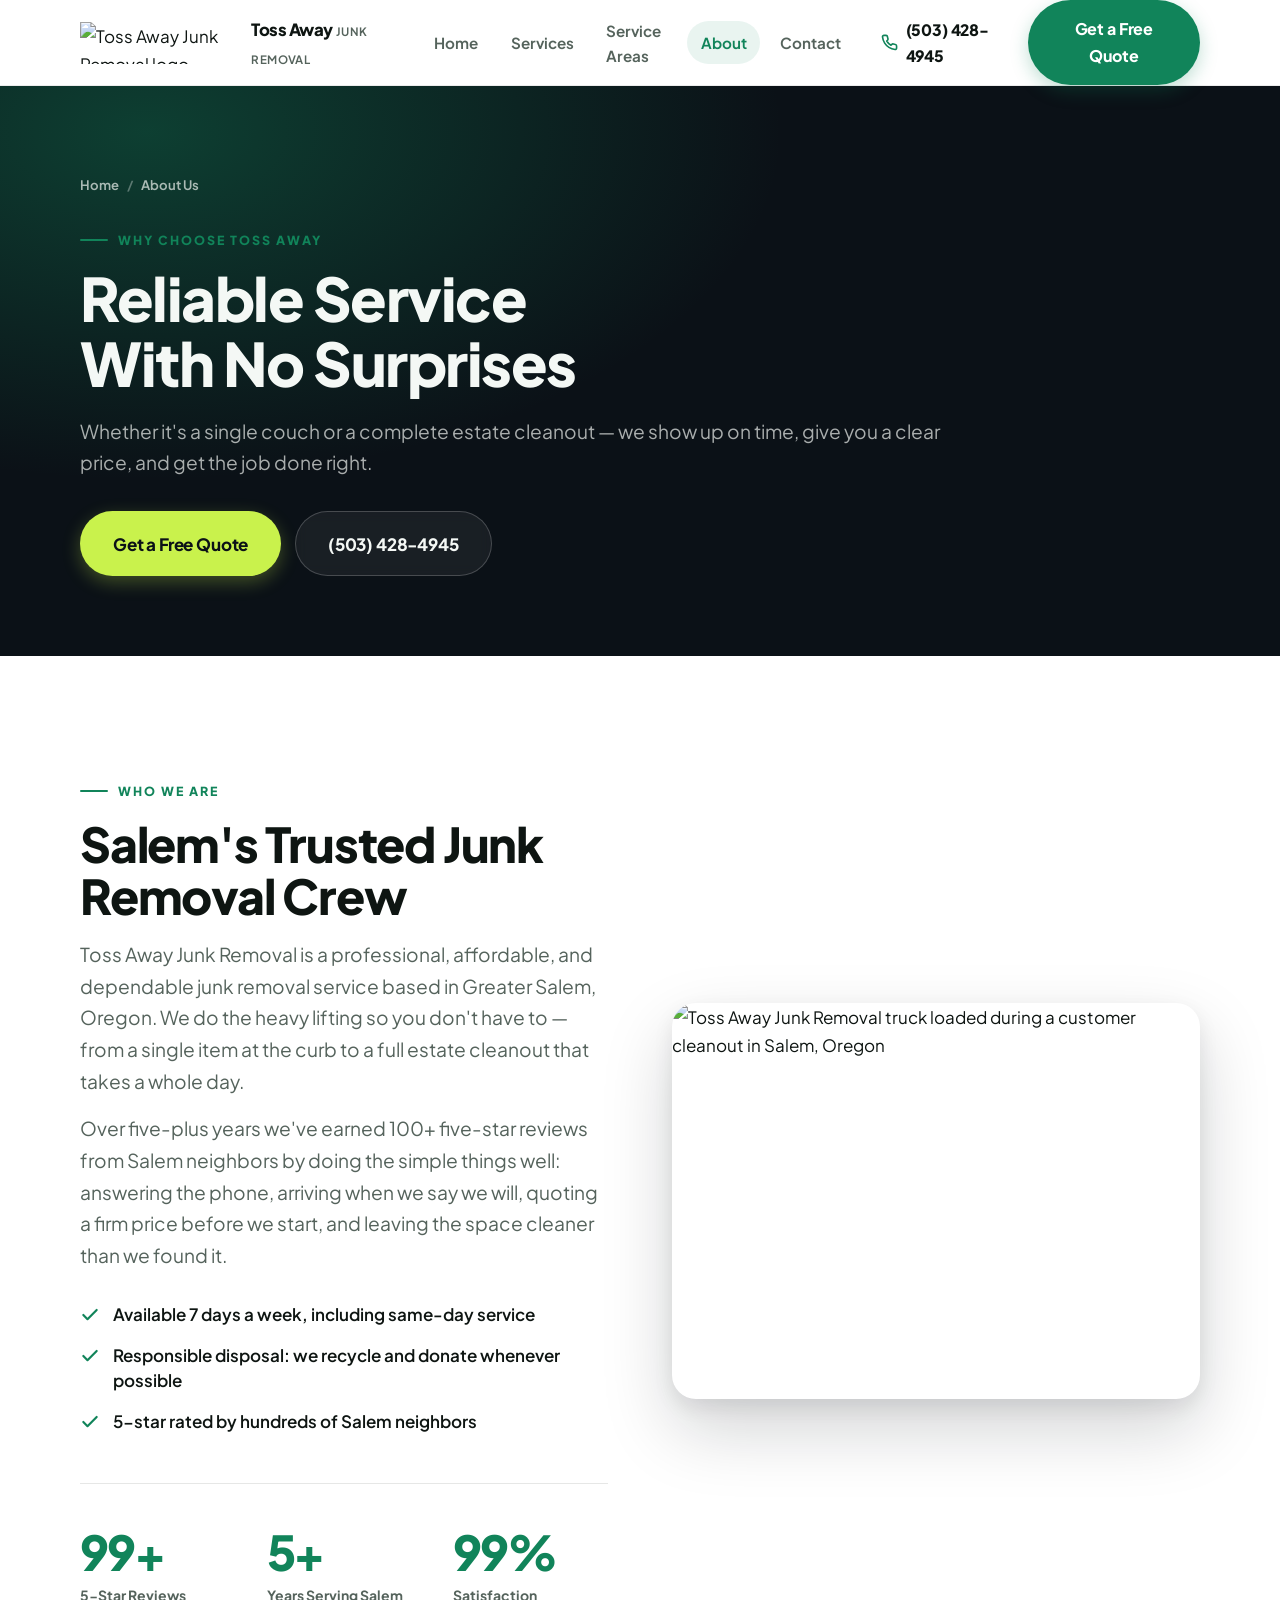
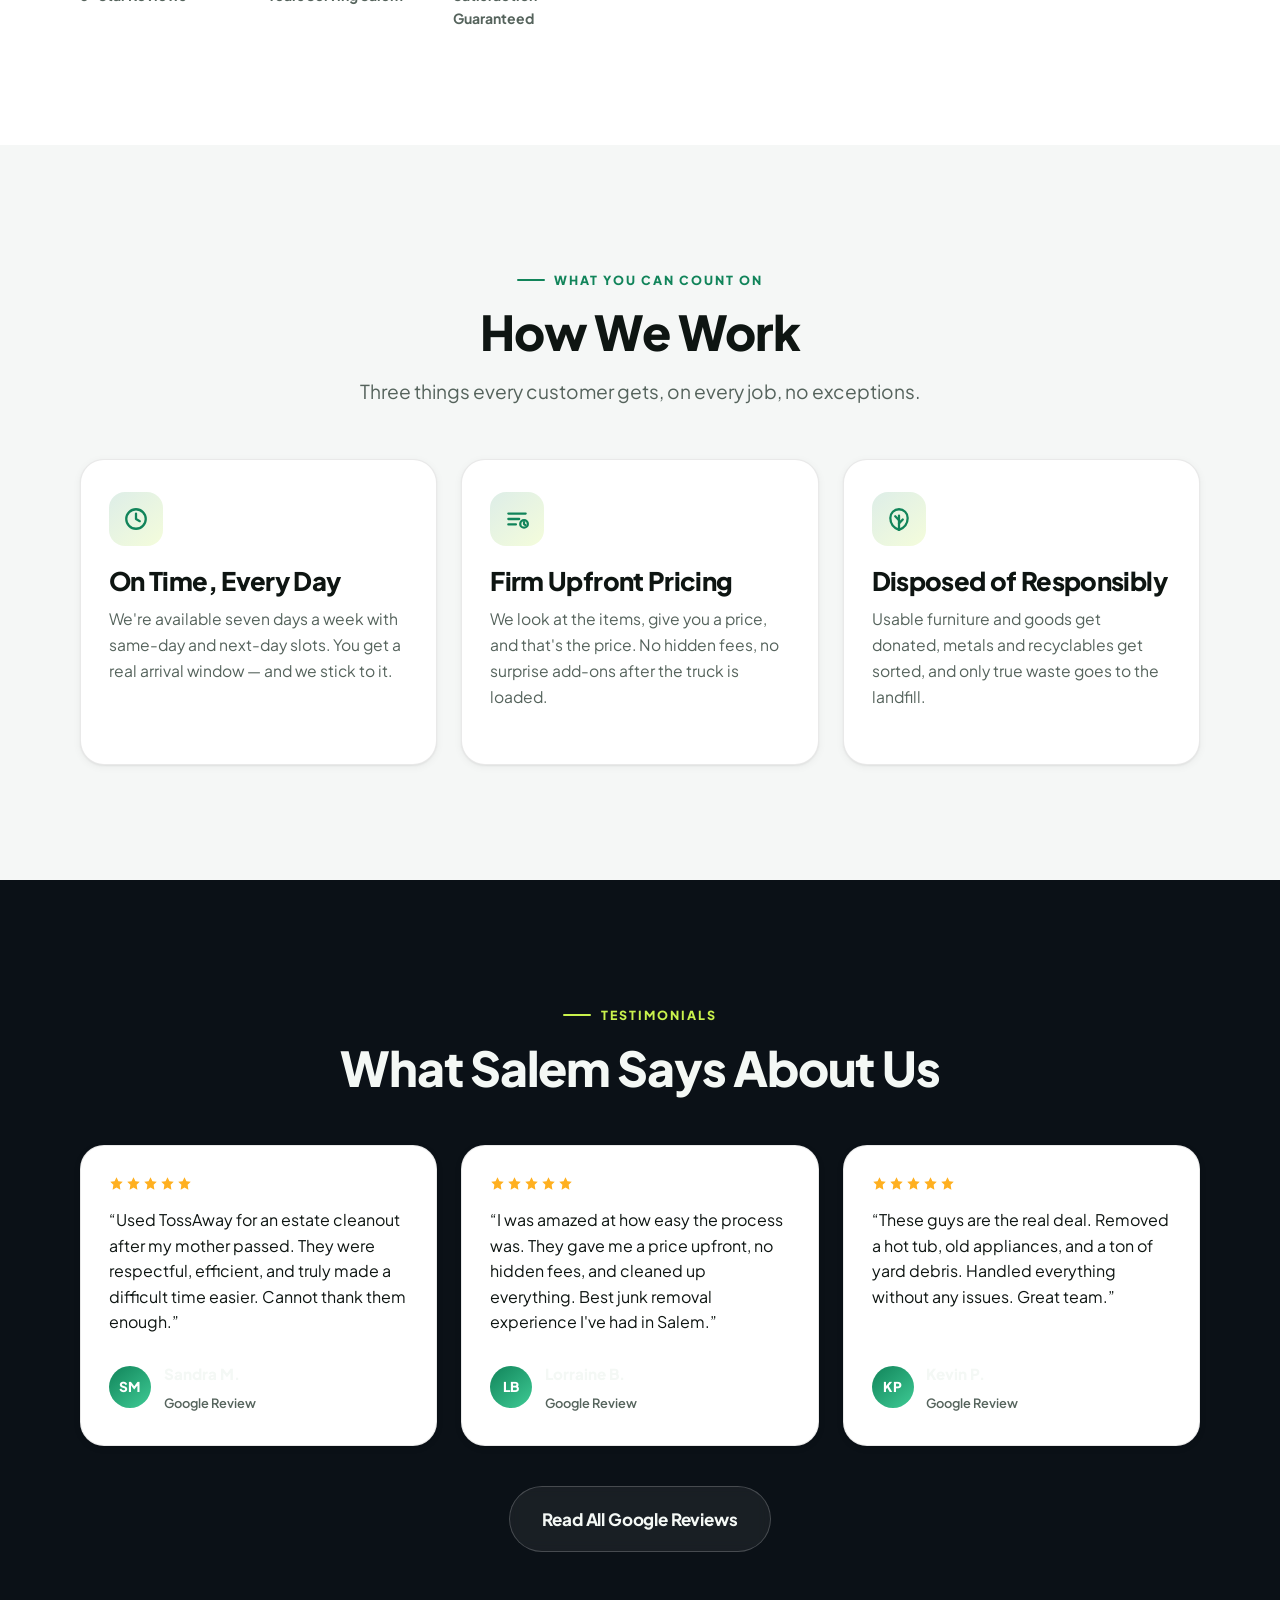
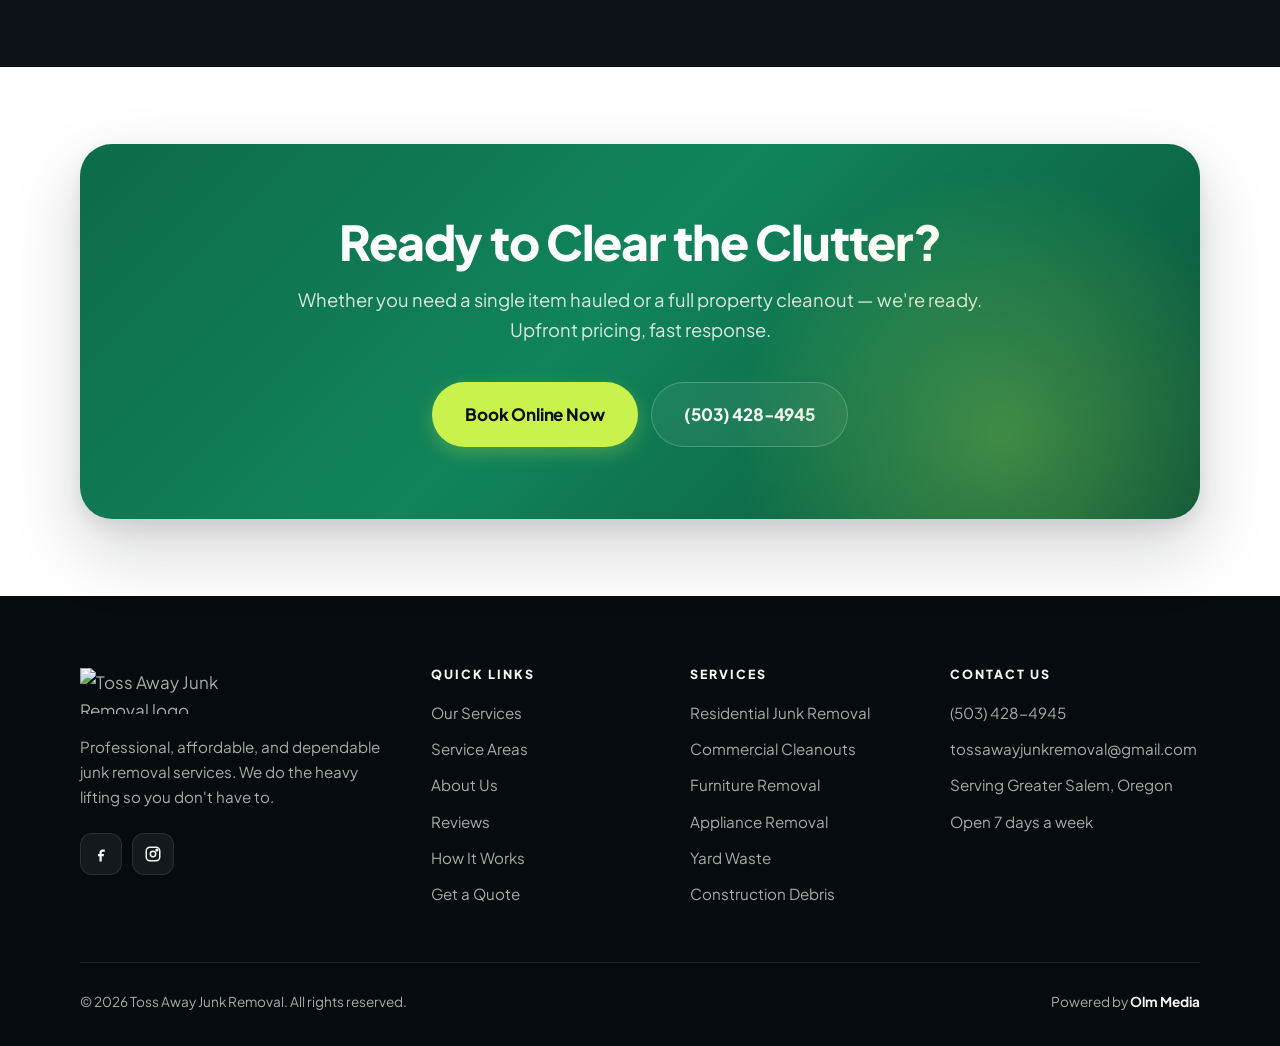
==== about.html @ e8cbfeab "feat: website redesign" ====
<!DOCTYPE html>
<html lang="en">
<head>
<meta charset="utf-8">
<meta name="viewport" content="width=device-width, initial-scale=1">
<title>About Us | Toss Away Junk Removal — Salem, Oregon</title>
<meta name="description" content="Toss Away Junk Removal has served Greater Salem for 5+ years with 100+ five-star reviews. Licensed, insured, eco-friendly junk hauling with upfront pricing and no surprises.">
<meta name="theme-color" content="#0B1117">
<link rel="canonical" href="https://www.tossawayjunkremoval.com/about">

<meta property="og:type" content="website">
<meta property="og:site_name" content="Toss Away Junk Removal">
<meta property="og:title" content="About Toss Away Junk Removal | Salem, Oregon">
<meta property="og:description" content="Reliable service with no surprises — we show up on time, give you a clear price, and get the job done right.">
<meta property="og:image" content="https://www.tossawayjunkremoval.com/assets/2025-12-19_1775761237061--GRDD5so.webp">
<meta name="twitter:card" content="summary_large_image">

<link rel="icon" href="assets/favicon.svg" type="image/svg+xml">
<link rel="apple-touch-icon" href="https://www.tossawayjunkremoval.com/assets/image_1776176278911-GPfalJ8P.png">

<link rel="preconnect" href="https://fonts.googleapis.com">
<link rel="preconnect" href="https://fonts.gstatic.com" crossorigin>
<link href="https://fonts.googleapis.com/css2?family=Plus+Jakarta+Sans:wght@400;500;600;700;800&display=swap" rel="stylesheet">
<link rel="stylesheet" href="assets/css/styles.css">
</head>
<body class="has-callbar">
<a class="skip-link" href="#main">Skip to main content</a>

<header class="site-header">
  <div class="container header-inner">
    <a class="brand" href="index.html" aria-label="Toss Away Junk Removal — home">
      <img src="https://www.tossawayjunkremoval.com/assets/image_1776176278911-GPfalJ8P.png" alt="Toss Away Junk Removal logo" width="160" height="42">
      <span class="brand-text">
        <span class="brand-name">Toss Away</span>
        <span class="brand-sub">Junk Removal</span>
      </span>
    </a>

    <nav class="nav" aria-label="Main navigation">
      <ul>
        <li><a href="index.html">Home</a></li>
        <li><a href="services.html">Services</a></li>
        <li><a href="service-areas.html">Service Areas</a></li>
        <li><a href="about.html" aria-current="page">About</a></li>
        <li><a href="contact.html">Contact</a></li>
      </ul>
    </nav>

    <div class="header-cta">
      <a class="header-phone" href="tel:5034284945">
        <svg width="17" height="17" viewBox="0 0 24 24" fill="none" stroke="currentColor" stroke-width="2.3" stroke-linecap="round" stroke-linejoin="round" aria-hidden="true"><path d="M22 16.92v3a2 2 0 0 1-2.18 2 19.79 19.79 0 0 1-8.63-3.07 19.5 19.5 0 0 1-6-6A19.79 19.79 0 0 1 2.12 4.18 2 2 0 0 1 4.11 2h3a2 2 0 0 1 2 1.72c.13.96.36 1.9.7 2.81a2 2 0 0 1-.45 2.11L8.09 9.91a16 16 0 0 0 6 6l1.27-1.27a2 2 0 0 1 2.11-.45c.9.34 1.85.57 2.81.7A2 2 0 0 1 22 16.92Z"/></svg>
        (503) 428-4945
      </a>
      <a class="btn" href="contact.html">Get a Free Quote</a>
    </div>

    <button class="nav-toggle" type="button" aria-expanded="false" aria-controls="mobile-nav" aria-label="Toggle navigation menu"><span></span></button>
  </div>

  <div class="mobile-nav" id="mobile-nav">
    <ul>
      <li><a href="index.html">Home</a></li>
      <li><a href="services.html">Services</a></li>
      <li><a href="service-areas.html">Service Areas</a></li>
      <li><a href="about.html" aria-current="page">About Us</a></li>
      <li><a href="contact.html">Contact</a></li>
    </ul>
    <div class="btn-row">
      <a class="btn btn--lg" href="contact.html">Get a Free Quote</a>
      <a class="btn btn--ghost btn--lg" href="tel:5034284945">Call (503) 428-4945</a>
    </div>
  </div>
</header>

<main id="main">

  <section class="page-hero">
    <div class="container">
      <nav class="breadcrumb" aria-label="Breadcrumb">
        <a href="index.html">Home</a>
        <span aria-hidden="true">/</span>
        <span>About Us</span>
      </nav>
      <span class="eyebrow">Why choose Toss Away</span>
      <h1 class="h1">Reliable Service<br>With No Surprises</h1>
      <p class="lede">Whether it's a single couch or a complete estate cleanout — we show up on time, give you a clear price, and get the job done right.</p>
      <div class="btn-row" style="margin-top:2rem;">
        <a class="btn btn--lime btn--lg" href="contact.html">Get a Free Quote</a>
        <a class="btn btn--ghost-invert btn--lg" href="tel:5034284945">(503) 428-4945</a>
      </div>
    </div>
  </section>

  <section class="section">
    <div class="container">
      <div class="split">
        <div class="reveal">
          <span class="eyebrow">Who we are</span>
          <h2 class="h2">Salem's Trusted Junk Removal Crew</h2>
          <p class="lede" style="margin-top:1.1rem;">Toss Away Junk Removal is a professional, affordable, and dependable junk removal service based in Greater Salem, Oregon. We do the heavy lifting so you don't have to — from a single item at the curb to a full estate cleanout that takes a whole day.</p>
          <p class="lede" style="margin-top:1rem;">Over five-plus years we've earned 100+ five-star reviews from Salem neighbors by doing the simple things well: answering the phone, arriving when we say we will, quoting a firm price before we start, and leaving the space cleaner than we found it.</p>

          <ul class="check-list">
            <li>
              <svg width="20" height="20" viewBox="0 0 24 24" fill="none" stroke="currentColor" stroke-width="2.6" stroke-linecap="round" stroke-linejoin="round" aria-hidden="true"><path d="M20 6 9 17l-5-5"/></svg>
              Available 7 days a week, including same-day service
            </li>
            <li>
              <svg width="20" height="20" viewBox="0 0 24 24" fill="none" stroke="currentColor" stroke-width="2.6" stroke-linecap="round" stroke-linejoin="round" aria-hidden="true"><path d="M20 6 9 17l-5-5"/></svg>
              Responsible disposal: we recycle and donate whenever possible
            </li>
            <li>
              <svg width="20" height="20" viewBox="0 0 24 24" fill="none" stroke="currentColor" stroke-width="2.6" stroke-linecap="round" stroke-linejoin="round" aria-hidden="true"><path d="M20 6 9 17l-5-5"/></svg>
              5-star rated by hundreds of Salem neighbors
            </li>
          </ul>

          <div class="stats">
            <div>
              <div class="stat-num"><span data-count="100" data-suffix="+">100+</span></div>
              <div class="stat-label">5-Star Reviews</div>
            </div>
            <div>
              <div class="stat-num"><span data-count="5" data-suffix="+">5+</span></div>
              <div class="stat-label">Years Serving Salem</div>
            </div>
            <div>
              <div class="stat-num"><span data-count="100" data-suffix="%">100%</span></div>
              <div class="stat-label">Satisfaction Guaranteed</div>
            </div>
          </div>
        </div>

        <div class="split-media reveal">
          <img src="https://www.tossawayjunkremoval.com/assets/2025-12-19_1775761237061--GRDD5so.webp"
               alt="Toss Away Junk Removal truck loaded during a customer cleanout in Salem, Oregon"
               width="1200" height="900" loading="lazy">
        </div>
      </div>
    </div>
  </section>

  <!-- VALUES -->
  <section class="section section--muted">
    <div class="container">
      <div class="section-head section-head--center reveal">
        <span class="eyebrow">What you can count on</span>
        <h2 class="h2">How We Work</h2>
        <p class="lede">Three things every customer gets, on every job, no exceptions.</p>
      </div>

      <div class="card-grid card-grid--3">
        <article class="service-card reveal">
          <span class="service-icon" aria-hidden="true">
            <svg width="26" height="26" viewBox="0 0 24 24" fill="none" stroke="currentColor" stroke-width="2.1" stroke-linecap="round" stroke-linejoin="round"><circle cx="12" cy="12" r="9"/><path d="M12 7v5l3.5 2"/></svg>
          </span>
          <h3 class="h3">On Time, Every Day</h3>
          <p>We're available seven days a week with same-day and next-day slots. You get a real arrival window — and we stick to it.</p>
        </article>

        <article class="service-card reveal">
          <span class="service-icon" aria-hidden="true">
            <svg width="26" height="26" viewBox="0 0 24 24" fill="none" stroke="currentColor" stroke-width="2.1" stroke-linecap="round" stroke-linejoin="round"><path d="M4 7h16M4 12h10M4 17h7"/><circle cx="18.5" cy="16.5" r="3.5"/><path d="M18.5 14.9v1.8l1.3.9"/></svg>
          </span>
          <h3 class="h3">Firm Upfront Pricing</h3>
          <p>We look at the items, give you a price, and that's the price. No hidden fees, no surprise add-ons after the truck is loaded.</p>
        </article>

        <article class="service-card reveal">
          <span class="service-icon" aria-hidden="true">
            <svg width="26" height="26" viewBox="0 0 24 24" fill="none" stroke="currentColor" stroke-width="2.1" stroke-linecap="round" stroke-linejoin="round"><path d="M12 22c5-2 8-6 8-11a8 8 0 1 0-16 0c0 5 3 9 8 11Z"/><path d="M12 22V9"/><path d="M12 13 8.5 9.5M12 16l3.5-3.5"/></svg>
          </span>
          <h3 class="h3">Disposed of Responsibly</h3>
          <p>Usable furniture and goods get donated, metals and recyclables get sorted, and only true waste goes to the landfill.</p>
        </article>
      </div>
    </div>
  </section>

  <!-- REVIEW HIGHLIGHT -->
  <section class="section section--dark">
    <div class="container">
      <div class="section-head section-head--center reveal">
        <span class="eyebrow">Testimonials</span>
        <h2 class="h2">What Salem Says About Us</h2>
      </div>

      <div class="review-grid">
        <article class="review reveal">
          <span class="stars" aria-label="5 out of 5 stars">
            <svg viewBox="0 0 24 24" fill="currentColor" aria-hidden="true"><path d="m12 2 3.09 6.26L22 9.27l-5 4.87L18.18 22 12 18.56 5.82 22 7 14.14l-5-4.87 6.91-1.01L12 2Z"/></svg>
            <svg viewBox="0 0 24 24" fill="currentColor" aria-hidden="true"><path d="m12 2 3.09 6.26L22 9.27l-5 4.87L18.18 22 12 18.56 5.82 22 7 14.14l-5-4.87 6.91-1.01L12 2Z"/></svg>
            <svg viewBox="0 0 24 24" fill="currentColor" aria-hidden="true"><path d="m12 2 3.09 6.26L22 9.27l-5 4.87L18.18 22 12 18.56 5.82 22 7 14.14l-5-4.87 6.91-1.01L12 2Z"/></svg>
            <svg viewBox="0 0 24 24" fill="currentColor" aria-hidden="true"><path d="m12 2 3.09 6.26L22 9.27l-5 4.87L18.18 22 12 18.56 5.82 22 7 14.14l-5-4.87 6.91-1.01L12 2Z"/></svg>
            <svg viewBox="0 0 24 24" fill="currentColor" aria-hidden="true"><path d="m12 2 3.09 6.26L22 9.27l-5 4.87L18.18 22 12 18.56 5.82 22 7 14.14l-5-4.87 6.91-1.01L12 2Z"/></svg>
          </span>
          <blockquote>“Used TossAway for an estate cleanout after my mother passed. They were respectful, efficient, and truly made a difficult time easier. Cannot thank them enough.”</blockquote>
          <div class="review-author">
            <span class="avatar" aria-hidden="true">SM</span>
            <span>
              <span class="review-name">Sandra M.</span><br>
              <span class="review-src">Google Review</span>
            </span>
          </div>
        </article>

        <article class="review reveal">
          <span class="stars" aria-label="5 out of 5 stars">
            <svg viewBox="0 0 24 24" fill="currentColor" aria-hidden="true"><path d="m12 2 3.09 6.26L22 9.27l-5 4.87L18.18 22 12 18.56 5.82 22 7 14.14l-5-4.87 6.91-1.01L12 2Z"/></svg>
            <svg viewBox="0 0 24 24" fill="currentColor" aria-hidden="true"><path d="m12 2 3.09 6.26L22 9.27l-5 4.87L18.18 22 12 18.56 5.82 22 7 14.14l-5-4.87 6.91-1.01L12 2Z"/></svg>
            <svg viewBox="0 0 24 24" fill="currentColor" aria-hidden="true"><path d="m12 2 3.09 6.26L22 9.27l-5 4.87L18.18 22 12 18.56 5.82 22 7 14.14l-5-4.87 6.91-1.01L12 2Z"/></svg>
            <svg viewBox="0 0 24 24" fill="currentColor" aria-hidden="true"><path d="m12 2 3.09 6.26L22 9.27l-5 4.87L18.18 22 12 18.56 5.82 22 7 14.14l-5-4.87 6.91-1.01L12 2Z"/></svg>
            <svg viewBox="0 0 24 24" fill="currentColor" aria-hidden="true"><path d="m12 2 3.09 6.26L22 9.27l-5 4.87L18.18 22 12 18.56 5.82 22 7 14.14l-5-4.87 6.91-1.01L12 2Z"/></svg>
          </span>
          <blockquote>“I was amazed at how easy the process was. They gave me a price upfront, no hidden fees, and cleaned up everything. Best junk removal experience I've had in Salem.”</blockquote>
          <div class="review-author">
            <span class="avatar" aria-hidden="true">LB</span>
            <span>
              <span class="review-name">Lorraine B.</span><br>
              <span class="review-src">Google Review</span>
            </span>
          </div>
        </article>

        <article class="review reveal">
          <span class="stars" aria-label="5 out of 5 stars">
            <svg viewBox="0 0 24 24" fill="currentColor" aria-hidden="true"><path d="m12 2 3.09 6.26L22 9.27l-5 4.87L18.18 22 12 18.56 5.82 22 7 14.14l-5-4.87 6.91-1.01L12 2Z"/></svg>
            <svg viewBox="0 0 24 24" fill="currentColor" aria-hidden="true"><path d="m12 2 3.09 6.26L22 9.27l-5 4.87L18.18 22 12 18.56 5.82 22 7 14.14l-5-4.87 6.91-1.01L12 2Z"/></svg>
            <svg viewBox="0 0 24 24" fill="currentColor" aria-hidden="true"><path d="m12 2 3.09 6.26L22 9.27l-5 4.87L18.18 22 12 18.56 5.82 22 7 14.14l-5-4.87 6.91-1.01L12 2Z"/></svg>
            <svg viewBox="0 0 24 24" fill="currentColor" aria-hidden="true"><path d="m12 2 3.09 6.26L22 9.27l-5 4.87L18.18 22 12 18.56 5.82 22 7 14.14l-5-4.87 6.91-1.01L12 2Z"/></svg>
            <svg viewBox="0 0 24 24" fill="currentColor" aria-hidden="true"><path d="m12 2 3.09 6.26L22 9.27l-5 4.87L18.18 22 12 18.56 5.82 22 7 14.14l-5-4.87 6.91-1.01L12 2Z"/></svg>
          </span>
          <blockquote>“These guys are the real deal. Removed a hot tub, old appliances, and a ton of yard debris. Handled everything without any issues. Great team.”</blockquote>
          <div class="review-author">
            <span class="avatar" aria-hidden="true">KP</span>
            <span>
              <span class="review-name">Kevin P.</span><br>
              <span class="review-src">Google Review</span>
            </span>
          </div>
        </article>
      </div>

      <div class="btn-row reveal" style="margin-top:2.5rem; justify-content:center;">
        <a class="btn btn--ghost-invert btn--lg" href="https://share.google/hp95d3dO6PuOJcBUz" target="_blank" rel="noopener">Read All Google Reviews</a>
      </div>
    </div>
  </section>

  <section class="section section--tight">
    <div class="container">
      <div class="cta-band reveal">
        <h2 class="h2">Ready to Clear the Clutter?</h2>
        <p>Whether you need a single item hauled or a full property cleanout — we're ready. Upfront pricing, fast response.</p>
        <div class="btn-row">
          <a class="btn btn--lime btn--lg" href="contact.html">Book Online Now</a>
          <a class="btn btn--ghost-invert btn--lg" href="tel:5034284945">(503) 428-4945</a>
        </div>
      </div>
    </div>
  </section>

</main>

<footer class="site-footer">
  <div class="container">
    <div class="footer-grid">
      <div class="footer-brand">
        <img src="https://www.tossawayjunkremoval.com/assets/image_1776176278911-GPfalJ8P.png" alt="Toss Away Junk Removal logo" width="170" height="46" loading="lazy">
        <p class="footer-about">Professional, affordable, and dependable junk removal services. We do the heavy lifting so you don't have to.</p>
        <div class="footer-social">
          <a href="https://www.facebook.com/TossAwayJunkRemoval/" target="_blank" rel="noopener" aria-label="Toss Away Junk Removal on Facebook">
            <svg width="18" height="18" viewBox="0 0 24 24" fill="currentColor" aria-hidden="true"><path d="M14 9h3V6h-3c-2.2 0-4 1.8-4 4v2H8v3h2v7h3v-7h2.5l.5-3H13v-2c0-.6.4-1 1-1Z"/></svg>
          </a>
          <a href="https://www.instagram.com/tossawayjunkremoval/" target="_blank" rel="noopener" aria-label="Toss Away Junk Removal on Instagram">
            <svg width="18" height="18" viewBox="0 0 24 24" fill="none" stroke="currentColor" stroke-width="2" stroke-linecap="round" aria-hidden="true"><rect x="3" y="3" width="18" height="18" rx="5"/><circle cx="12" cy="12" r="3.6"/><circle cx="17.2" cy="6.8" r="1.1" fill="currentColor"/></svg>
          </a>
        </div>
      </div>

      <div class="footer-col">
        <h3>Quick Links</h3>
        <ul>
          <li><a href="services.html">Our Services</a></li>
          <li><a href="service-areas.html">Service Areas</a></li>
          <li><a href="about.html">About Us</a></li>
          <li><a href="index.html#reviews">Reviews</a></li>
          <li><a href="index.html#how-it-works">How It Works</a></li>
          <li><a href="contact.html">Get a Quote</a></li>
        </ul>
      </div>

      <div class="footer-col">
        <h3>Services</h3>
        <ul>
          <li><a href="services.html#residential">Residential Junk Removal</a></li>
          <li><a href="services.html#commercial">Commercial Cleanouts</a></li>
          <li><a href="services.html#furniture">Furniture Removal</a></li>
          <li><a href="services.html#appliance">Appliance Removal</a></li>
          <li><a href="services.html#yard">Yard Waste</a></li>
          <li><a href="services.html#construction">Construction Debris</a></li>
        </ul>
      </div>

      <div class="footer-col">
        <h3>Contact Us</h3>
        <ul>
          <li><a href="tel:5034284945">(503) 428-4945</a></li>
          <li><a href="mailto:tossawayjunkremoval@gmail.com">tossawayjunkremoval@gmail.com</a></li>
          <li class="plain">Serving Greater Salem, Oregon</li>
          <li class="plain">Open 7 days a week</li>
        </ul>
      </div>
    </div>

    <div class="footer-bottom">
      <p>&copy; <span data-year>2026</span> Toss Away Junk Removal. All rights reserved.</p>
      <p>Powered by <a href="https://www.olm.media" target="_blank" rel="noopener">Olm Media</a></p>
    </div>
  </div>
</footer>

<div class="callbar">
  <a class="btn btn--ink" href="tel:5034284945">Call Now</a>
  <a class="btn" href="contact.html">Free Quote</a>
</div>

<script src="assets/js/main.js" defer></script>
</body>
</html>
---- assets/css/styles.css ----
/* ==========================================================================
   Toss Away Junk Removal — Design System
   Salem, Oregon · vanilla CSS
   ========================================================================== */

/* ---------- Tokens ---------- */
:root {
  /* Brand */
  --ink:            #0B1117;
  --ink-2:          #111A22;
  --ink-3:          #18242E;
  --line:           rgba(255, 255, 255, 0.10);
  --line-strong:    rgba(255, 255, 255, 0.20);

  --paper:          #FFFFFF;
  --paper-2:        #F5F7F6;
  --paper-3:        #EBEFEC;

  --green:          #11845A;
  --green-600:      #0D6B49;
  --green-300:      #3FCB95;
  --lime:           #C9F24C;
  --lime-dark:      #A9D62F;

  --text:           #0E1512;
  --text-muted:     #55635C;
  --text-invert:    #F4F8F5;
  --text-invert-mut:rgba(244, 248, 245, 0.68);

  --star:           #FFB020;

  /* Type */
  --font-sans: "Plus Jakarta Sans", "Inter", -apple-system, BlinkMacSystemFont,
               "Segoe UI", Roboto, Helvetica, Arial, sans-serif;

  /* Space & shape */
  --radius-sm: 10px;
  --radius:    16px;
  --radius-lg: 24px;
  --radius-xl: 32px;
  --pill:      999px;

  --shadow-sm: 0 1px 2px rgba(11, 17, 23, 0.06), 0 2px 8px rgba(11, 17, 23, 0.05);
  --shadow:    0 10px 30px rgba(11, 17, 23, 0.10), 0 2px 8px rgba(11, 17, 23, 0.06);
  --shadow-lg: 0 30px 70px rgba(11, 17, 23, 0.18), 0 8px 20px rgba(11, 17, 23, 0.08);

  --container: 1200px;
  --gutter: clamp(1.25rem, 4vw, 2.5rem);

  --header-h: 76px;

  --ease: cubic-bezier(0.22, 0.61, 0.36, 1);
}

/* ---------- Reset ---------- */
*, *::before, *::after { box-sizing: border-box; }

html {
  -webkit-text-size-adjust: 100%;
  scroll-behavior: smooth;
  scroll-padding-top: calc(var(--header-h) + 16px);
}

body {
  margin: 0;
  font-family: var(--font-sans);
  font-size: 1.0625rem;
  line-height: 1.65;
  color: var(--text);
  background: var(--paper);
  -webkit-font-smoothing: antialiased;
  -moz-osx-font-smoothing: grayscale;
  overflow-x: hidden;
}

img, svg, video { display: block; max-width: 100%; height: auto; }
button, input, select, textarea { font: inherit; color: inherit; }
a { color: inherit; text-decoration: none; }
ul, ol { margin: 0; padding: 0; list-style: none; }

h1, h2, h3, h4 {
  margin: 0;
  font-weight: 800;
  line-height: 1.08;
  letter-spacing: -0.025em;
  color: var(--text);
}
p { margin: 0; }

:focus-visible {
  outline: 3px solid var(--green-300);
  outline-offset: 3px;
  border-radius: 4px;
}

@media (prefers-reduced-motion: reduce) {
  html { scroll-behavior: auto; }
  *, *::before, *::after {
    animation-duration: 0.001ms !important;
    transition-duration: 0.001ms !important;
  }
}

/* ---------- Layout helpers ---------- */
.container {
  width: 100%;
  max-width: var(--container);
  margin-inline: auto;
  padding-inline: var(--gutter);
}
.container--narrow { max-width: 860px; }

.section { padding-block: clamp(4rem, 9vw, 7.5rem); }
.section--tight { padding-block: clamp(3rem, 6vw, 5rem); }
.section--dark { background: var(--ink); color: var(--text-invert); }
.section--dark h1, .section--dark h2, .section--dark h3, .section--dark h4 { color: var(--text-invert); }
.section--muted { background: var(--paper-2); }

.skip-link {
  position: absolute;
  left: 50%;
  top: 0;
  transform: translate(-50%, -140%);
  z-index: 200;
  background: var(--ink);
  color: var(--text-invert);
  padding: 0.75rem 1.25rem;
  border-radius: 0 0 var(--radius-sm) var(--radius-sm);
  font-weight: 700;
  transition: transform 0.2s var(--ease);
}
.skip-link:focus { transform: translate(-50%, 0); }

/* ---------- Eyebrow / headings ---------- */
.eyebrow {
  display: inline-flex;
  align-items: center;
  gap: 0.6rem;
  font-size: 0.78rem;
  font-weight: 800;
  letter-spacing: 0.16em;
  text-transform: uppercase;
  color: var(--green);
  margin-bottom: 1rem;
}
.eyebrow::before {
  content: "";
  width: 28px;
  height: 2px;
  background: currentColor;
  border-radius: 2px;
}
.section--dark .eyebrow { color: var(--lime); }

.h-display { font-size: clamp(2.75rem, 7.2vw, 5rem); }
.h1 { font-size: clamp(2.25rem, 5.4vw, 3.75rem); }
.h2 { font-size: clamp(1.9rem, 4.2vw, 3rem); }
.h3 { font-size: clamp(1.25rem, 2.2vw, 1.6rem); }

.lede {
  font-size: clamp(1.0625rem, 1.5vw, 1.25rem);
  color: var(--text-muted);
  max-width: 62ch;
}
.section--dark .lede { color: var(--text-invert-mut); }

.section-head { max-width: 720px; margin-bottom: clamp(2.25rem, 4vw, 3.5rem); }
.section-head--center { margin-inline: auto; text-align: center; }
.section-head--center .eyebrow { justify-content: center; }
.section-head--center .lede { margin-inline: auto; }
.section-head .lede { margin-top: 1.1rem; }

/* ---------- Buttons ---------- */
.btn {
  --btn-bg: var(--green);
  --btn-fg: #fff;
  display: inline-flex;
  align-items: center;
  justify-content: center;
  gap: 0.6rem;
  padding: 0.95rem 1.65rem;
  border: 1px solid transparent;
  border-radius: var(--pill);
  background: var(--btn-bg);
  color: var(--btn-fg);
  font-weight: 750;
  font-size: 1rem;
  letter-spacing: -0.01em;
  cursor: pointer;
  text-align: center;
  transition: transform 0.18s var(--ease), box-shadow 0.18s var(--ease),
              background-color 0.18s var(--ease), color 0.18s var(--ease),
              border-color 0.18s var(--ease);
  box-shadow: 0 6px 18px rgba(17, 132, 90, 0.26);
}
.btn:hover { transform: translateY(-2px); background: var(--green-600); box-shadow: 0 12px 26px rgba(17, 132, 90, 0.32); }
.btn:active { transform: translateY(0); }

.btn--lime { --btn-bg: var(--lime); --btn-fg: var(--ink); box-shadow: 0 6px 18px rgba(201, 242, 76, 0.28); }
.btn--lime:hover { background: var(--lime-dark); box-shadow: 0 12px 26px rgba(201, 242, 76, 0.34); }

.btn--ink { --btn-bg: var(--ink); --btn-fg: var(--text-invert); box-shadow: 0 6px 18px rgba(11, 17, 23, 0.22); }
.btn--ink:hover { background: #050a0e; }

.btn--ghost {
  background: transparent;
  color: var(--text);
  border-color: rgba(14, 21, 18, 0.22);
  box-shadow: none;
}
.btn--ghost:hover { background: rgba(14, 21, 18, 0.05); border-color: rgba(14, 21, 18, 0.38); box-shadow: none; }

.btn--ghost-invert {
  background: rgba(255, 255, 255, 0.06);
  color: var(--text-invert);
  border-color: var(--line-strong);
  box-shadow: none;
  backdrop-filter: blur(6px);
}
.btn--ghost-invert:hover { background: rgba(255, 255, 255, 0.14); border-color: rgba(255,255,255,0.4); box-shadow: none; }

.btn--lg { padding: 1.1rem 2rem; font-size: 1.0625rem; }
.btn--block { width: 100%; }

.btn-row { display: flex; flex-wrap: wrap; gap: 0.85rem; }

.link-arrow {
  display: inline-flex;
  align-items: center;
  gap: 0.45rem;
  font-weight: 750;
  color: var(--green);
  font-size: 0.95rem;
}
.link-arrow svg { transition: transform 0.2s var(--ease); }
.link-arrow:hover svg { transform: translateX(4px); }
.section--dark .link-arrow { color: var(--lime); }

/* ---------- Header ---------- */
.site-header {
  position: sticky;
  top: 0;
  z-index: 100;
  background: rgba(255, 255, 255, 0.86);
  backdrop-filter: blur(14px);
  border-bottom: 1px solid rgba(14, 21, 18, 0.08);
  transition: box-shadow 0.25s var(--ease), background-color 0.25s var(--ease);
}
.site-header.is-stuck { box-shadow: 0 6px 24px rgba(11, 17, 23, 0.09); }

.header-inner {
  min-height: var(--header-h);
  display: flex;
  align-items: center;
  gap: 1.25rem;
}

.brand { display: inline-flex; align-items: center; gap: 0.7rem; margin-right: auto; }
.brand img { height: 38px; width: auto; }
.brand-text { display: block; }
.brand-name { font-weight: 850; font-size: 1.05rem; letter-spacing: -0.03em; line-height: 1.1; }
.brand-sub { font-size: 0.72rem; font-weight: 650; color: var(--text-muted); letter-spacing: 0.04em; text-transform: uppercase; }

.nav { display: none; }
.nav ul { display: flex; align-items: center; gap: 0.35rem; }
.nav a {
  display: block;
  padding: 0.55rem 0.85rem;
  border-radius: var(--pill);
  font-size: 0.95rem;
  font-weight: 650;
  color: var(--text-muted);
  transition: color 0.16s var(--ease), background-color 0.16s var(--ease);
}
.nav a:hover { color: var(--text); background: rgba(14, 21, 18, 0.05); }
.nav a[aria-current="page"] { color: var(--green); background: rgba(17, 132, 90, 0.09); }

.header-cta { display: none; align-items: center; gap: 0.6rem; }
.header-phone {
  display: inline-flex;
  align-items: center;
  gap: 0.5rem;
  font-weight: 800;
  font-size: 0.98rem;
  padding: 0.5rem 0.4rem;
  letter-spacing: -0.01em;
}
.header-phone svg { color: var(--green); flex: none; }

.nav-toggle {
  margin-left: auto;
  display: inline-flex;
  align-items: center;
  justify-content: center;
  width: 46px;
  height: 46px;
  border: 1px solid rgba(14, 21, 18, 0.16);
  border-radius: 12px;
  background: #fff;
  cursor: pointer;
}
.nav-toggle span {
  position: relative;
  display: block;
  width: 20px;
  height: 2px;
  border-radius: 2px;
  background: var(--text);
  transition: transform 0.22s var(--ease), background-color 0.2s var(--ease);
}
.nav-toggle span::before,
.nav-toggle span::after {
  content: "";
  position: absolute;
  left: 0;
  width: 20px;
  height: 2px;
  border-radius: 2px;
  background: var(--text);
  transition: transform 0.22s var(--ease), top 0.22s var(--ease);
}
.nav-toggle span::before { top: -6px; }
.nav-toggle span::after { top: 6px; }
.nav-toggle[aria-expanded="true"] span { background: transparent; }
.nav-toggle[aria-expanded="true"] span::before { top: 0; transform: rotate(45deg); }
.nav-toggle[aria-expanded="true"] span::after { top: 0; transform: rotate(-45deg); }

/* Mobile drawer */
.mobile-nav {
  display: none;
  border-top: 1px solid rgba(14, 21, 18, 0.08);
  background: #fff;
  padding: 0.75rem var(--gutter) 1.5rem;
}
.mobile-nav.is-open { display: block; }
.mobile-nav ul { display: grid; gap: 0.15rem; margin-bottom: 1rem; }
.mobile-nav a {
  display: block;
  padding: 0.85rem 0.5rem;
  border-bottom: 1px solid rgba(14, 21, 18, 0.06);
  font-weight: 700;
  font-size: 1.05rem;
}
.mobile-nav a[aria-current="page"] { color: var(--green); }
.mobile-nav .btn-row { display: grid; gap: 0.6rem; }

/* ---------- Hero ---------- */
.hero {
  position: relative;
  background: var(--ink);
  color: var(--text-invert);
  overflow: hidden;
  isolation: isolate;
}
.hero::before {
  content: "";
  position: absolute;
  inset: -20% -10% auto -30%;
  height: 70%;
  background: radial-gradient(ellipse at 30% 30%, rgba(17, 132, 90, 0.42), transparent 62%);
  z-index: -1;
}
.hero::after {
  content: "";
  position: absolute;
  right: -12%;
  bottom: -28%;
  width: 60vw;
  height: 60vw;
  max-width: 760px;
  max-height: 760px;
  background: radial-gradient(circle, rgba(201, 242, 76, 0.14), transparent 62%);
  z-index: -1;
}

.hero-inner {
  display: grid;
  gap: clamp(2.5rem, 5vw, 4rem);
  padding-block: clamp(3.25rem, 7vw, 6rem) clamp(3.5rem, 7vw, 6rem);
  align-items: center;
}

.hero h1 { color: var(--text-invert); text-wrap: balance; }
.hero h1 em {
  font-style: normal;
  color: var(--lime);
  display: block;
}
.hero .lede { color: var(--text-invert-mut); margin-top: 1.5rem; font-size: clamp(1.0625rem, 1.6vw, 1.3rem); }
.hero .btn-row { margin-top: 2.25rem; }

.rating-badge {
  display: inline-flex;
  align-items: center;
  gap: 0.65rem;
  padding: 0.5rem 1rem 0.5rem 0.65rem;
  border: 1px solid var(--line-strong);
  border-radius: var(--pill);
  background: rgba(255, 255, 255, 0.07);
  font-size: 0.875rem;
  font-weight: 700;
  color: var(--text-invert);
  margin-bottom: 1.75rem;
  transition: background-color 0.2s var(--ease);
}
.rating-badge:hover { background: rgba(255, 255, 255, 0.14); }
.stars { display: inline-flex; gap: 2px; color: var(--star); }
.stars svg { width: 15px; height: 15px; }

.hero-media { position: relative; }
.hero-media img {
  width: 100%;
  border-radius: var(--radius-lg);
  border: 1px solid var(--line-strong);
  box-shadow: var(--shadow-lg);
  aspect-ratio: 4 / 3;
  object-fit: cover;
}
.hero-float {
  position: absolute;
  left: clamp(-0.5rem, -1vw, 0rem);
  bottom: -1.5rem;
  display: flex;
  align-items: center;
  gap: 0.75rem;
  padding: 0.85rem 1.15rem;
  background: #fff;
  color: var(--text);
  border-radius: var(--radius);
  box-shadow: var(--shadow-lg);
  max-width: 260px;
}
.hero-float-num { font-size: 1.6rem; font-weight: 850; line-height: 1; color: var(--green); letter-spacing: -0.04em; }
.hero-float-label { font-size: 0.8rem; font-weight: 700; line-height: 1.25; color: var(--text-muted); }

/* Trust strip */
.trust-strip {
  border-top: 1px solid var(--line);
  background: rgba(255, 255, 255, 0.03);
}
.trust-grid {
  display: grid;
  grid-template-columns: 1fr;
  gap: 1px;
  background: var(--line);
}
.trust-item {
  display: flex;
  align-items: center;
  gap: 0.9rem;
  padding: 1.35rem clamp(1rem, 2vw, 1.75rem);
  background: var(--ink);
}
.trust-icon {
  flex: none;
  display: grid;
  place-items: center;
  width: 42px;
  height: 42px;
  border-radius: 12px;
  background: rgba(201, 242, 76, 0.14);
  color: var(--lime);
}
.trust-title { display: block; font-weight: 800; font-size: 1rem; color: var(--text-invert); letter-spacing: -0.02em; }
.trust-sub { display: block; font-size: 0.85rem; color: var(--text-invert-mut); }

/* ---------- Steps ---------- */
.steps {
  display: grid;
  gap: 1.25rem;
  counter-reset: step;
}
.step {
  position: relative;
  padding: 2rem 1.75rem 1.9rem;
  background: #fff;
  border: 1px solid rgba(14, 21, 18, 0.09);
  border-radius: var(--radius-lg);
  box-shadow: var(--shadow-sm);
  transition: transform 0.22s var(--ease), box-shadow 0.22s var(--ease), border-color 0.22s var(--ease);
}
.step:hover { transform: translateY(-4px); box-shadow: var(--shadow); border-color: rgba(17, 132, 90, 0.35); }
.step-num {
  display: inline-grid;
  place-items: center;
  width: 46px;
  height: 46px;
  margin-bottom: 1.15rem;
  border-radius: 14px;
  background: var(--ink);
  color: var(--lime);
  font-weight: 850;
  font-size: 1rem;
  letter-spacing: -0.02em;
}
.step h3 { margin-bottom: 0.6rem; }
.step p { color: var(--text-muted); font-size: 0.98rem; }

/* ---------- Service cards ---------- */
.card-grid { display: grid; gap: 1.5rem; }

.service-card {
  display: flex;
  flex-direction: column;
  background: #fff;
  border: 1px solid rgba(14, 21, 18, 0.09);
  border-radius: var(--radius-lg);
  padding: 2rem 1.75rem;
  box-shadow: var(--shadow-sm);
  transition: transform 0.22s var(--ease), box-shadow 0.22s var(--ease), border-color 0.22s var(--ease);
}
.service-card:hover { transform: translateY(-5px); box-shadow: var(--shadow); border-color: rgba(17, 132, 90, 0.35); }
.service-icon {
  display: grid;
  place-items: center;
  width: 54px;
  height: 54px;
  border-radius: 16px;
  background: linear-gradient(140deg, rgba(17, 132, 90, 0.14), rgba(201, 242, 76, 0.2));
  color: var(--green);
  margin-bottom: 1.35rem;
}
.service-kicker {
  font-size: 0.74rem;
  font-weight: 800;
  letter-spacing: 0.14em;
  text-transform: uppercase;
  color: var(--green);
  margin-bottom: 0.55rem;
}
.service-card h3 { margin-bottom: 0.7rem; }
.service-card p { color: var(--text-muted); font-size: 0.98rem; margin-bottom: 1.4rem; }
.service-card .link-arrow { margin-top: auto; align-self: flex-start; }

/* Service list (services page) */
.svc-list { display: grid; gap: 1.5rem; }
.svc-row {
  display: grid;
  gap: 1.25rem;
  padding: 2rem clamp(1.5rem, 3vw, 2.5rem);
  background: #fff;
  border: 1px solid rgba(14, 21, 18, 0.09);
  border-radius: var(--radius-lg);
  box-shadow: var(--shadow-sm);
}
.svc-row h3 { margin-bottom: 0.65rem; }
.svc-row p { color: var(--text-muted); }
.svc-tags { display: flex; flex-wrap: wrap; gap: 0.5rem; margin-top: 1.25rem; }
.tag {
  display: inline-flex;
  align-items: center;
  padding: 0.35rem 0.8rem;
  border-radius: var(--pill);
  background: var(--paper-2);
  border: 1px solid rgba(14, 21, 18, 0.07);
  font-size: 0.82rem;
  font-weight: 650;
  color: var(--text-muted);
}

/* ---------- Split (why choose / about) ---------- */
.split {
  display: grid;
  gap: clamp(2.25rem, 5vw, 4.5rem);
  align-items: center;
}
.split-media img {
  width: 100%;
  border-radius: var(--radius-lg);
  box-shadow: var(--shadow-lg);
  aspect-ratio: 4 / 3;
  object-fit: cover;
}
.split--reverse .split-media { order: -1; }

.check-list { display: grid; gap: 0.95rem; margin-top: 1.9rem; }
.check-list li {
  display: flex;
  align-items: flex-start;
  gap: 0.8rem;
  font-weight: 600;
  line-height: 1.5;
}
.check-list svg { flex: none; margin-top: 3px; color: var(--green); }
.section--dark .check-list svg { color: var(--lime); }

/* ---------- Stats ---------- */
.stats {
  display: grid;
  grid-template-columns: repeat(3, 1fr);
  gap: clamp(1rem, 3vw, 2rem);
  margin-top: clamp(2.25rem, 4vw, 3rem);
  padding-top: clamp(2rem, 4vw, 2.75rem);
  border-top: 1px solid rgba(14, 21, 18, 0.1);
}
.section--dark .stats { border-top-color: var(--line); }
.stat-num {
  font-size: clamp(2rem, 4.5vw, 3rem);
  font-weight: 850;
  letter-spacing: -0.045em;
  line-height: 1;
  color: var(--green);
}
.section--dark .stat-num { color: var(--lime); }
.stat-label { font-size: 0.875rem; font-weight: 700; color: var(--text-muted); margin-top: 0.5rem; }
.section--dark .stat-label { color: var(--text-invert-mut); }

/* ---------- Reviews ---------- */
.review-summary {
  display: inline-flex;
  flex-wrap: wrap;
  align-items: center;
  gap: 0.75rem;
  padding: 0.7rem 1.25rem;
  border-radius: var(--pill);
  background: #fff;
  border: 1px solid rgba(14, 21, 18, 0.09);
  box-shadow: var(--shadow-sm);
  margin-bottom: 2.5rem;
  font-size: 0.9rem;
  font-weight: 700;
}
.review-summary .excellent { font-weight: 850; letter-spacing: -0.02em; }
.review-summary .muted { color: var(--text-muted); font-weight: 600; }

.review-grid { display: grid; gap: 1.5rem; }
.review {
  display: flex;
  flex-direction: column;
  padding: 1.9rem 1.75rem;
  background: #fff;
  border: 1px solid rgba(14, 21, 18, 0.09);
  border-radius: var(--radius-lg);
  box-shadow: var(--shadow-sm);
  transition: transform 0.22s var(--ease), box-shadow 0.22s var(--ease);
}
.review:hover { transform: translateY(-4px); box-shadow: var(--shadow); }
.review .stars { margin-bottom: 1rem; }
.review blockquote { margin: 0 0 1.5rem; font-size: 1rem; line-height: 1.6; color: var(--text); }
.review-author { display: flex; align-items: center; gap: 0.8rem; margin-top: auto; }
.avatar {
  flex: none;
  display: grid;
  place-items: center;
  width: 42px;
  height: 42px;
  border-radius: 50%;
  background: linear-gradient(140deg, var(--green), var(--green-300));
  color: #fff;
  font-weight: 800;
  font-size: 0.85rem;
  letter-spacing: 0.02em;
}
.review-name { font-weight: 800; font-size: 0.95rem; line-height: 1.2; }
.review-src { font-size: 0.8rem; color: var(--text-muted); font-weight: 600; }

/* ---------- Areas ---------- */
.area-grid {
  display: grid;
  grid-template-columns: repeat(auto-fill, minmax(150px, 1fr));
  gap: 0.75rem;
}
.area-chip {
  display: flex;
  align-items: center;
  gap: 0.55rem;
  padding: 0.95rem 1.15rem;
  border-radius: var(--radius);
  background: rgba(255, 255, 255, 0.05);
  border: 1px solid var(--line);
  font-weight: 700;
  font-size: 0.95rem;
  color: var(--text-invert);
  transition: background-color 0.18s var(--ease), border-color 0.18s var(--ease), transform 0.18s var(--ease);
}
.area-chip:hover { background: rgba(201, 242, 76, 0.12); border-color: rgba(201, 242, 76, 0.4); transform: translateY(-2px); }
.area-chip svg { flex: none; color: var(--lime); }
.area-chip--more { background: transparent; color: var(--lime); border-style: dashed; }

/* ---------- CTA band ---------- */
.cta-band {
  position: relative;
  overflow: hidden;
  background: linear-gradient(135deg, var(--green-600), var(--green) 46%, #0A5238);
  color: #fff;
  border-radius: var(--radius-xl);
  padding: clamp(2.5rem, 6vw, 4.5rem);
  text-align: center;
  box-shadow: var(--shadow-lg);
}
.cta-band::after {
  content: "";
  position: absolute;
  inset: auto -10% -60% 55%;
  width: 55%;
  aspect-ratio: 1;
  background: radial-gradient(circle, rgba(201, 242, 76, 0.28), transparent 62%);
  pointer-events: none;
}
.cta-band h2 { color: #fff; position: relative; }
.cta-band p {
  position: relative;
  color: rgba(255, 255, 255, 0.85);
  max-width: 58ch;
  margin: 1.1rem auto 0;
  font-size: clamp(1rem, 1.5vw, 1.15rem);
}
.cta-band .btn-row { position: relative; justify-content: center; margin-top: 2.25rem; }

/* ---------- Forms ---------- */
.form-card {
  background: #fff;
  border: 1px solid rgba(14, 21, 18, 0.09);
  border-radius: var(--radius-lg);
  padding: clamp(1.6rem, 3.5vw, 2.5rem);
  box-shadow: var(--shadow);
}
.section--dark .form-card { color: var(--text); }

.form-grid { display: grid; gap: 1.1rem; }
.form-row { display: grid; gap: 1.1rem; }

.field { display: grid; gap: 0.45rem; }
.field label { font-size: 0.86rem; font-weight: 750; letter-spacing: -0.005em; color: var(--text); }
.field .hint { font-size: 0.78rem; color: var(--text-muted); font-weight: 500; }
.field input,
.field select,
.field textarea {
  width: 100%;
  padding: 0.85rem 1rem;
  border: 1px solid rgba(14, 21, 18, 0.16);
  border-radius: var(--radius-sm);
  background: var(--paper-2);
  font-size: 1rem;
  transition: border-color 0.16s var(--ease), box-shadow 0.16s var(--ease), background-color 0.16s var(--ease);
}
.field textarea { min-height: 130px; resize: vertical; }
.field select { appearance: none;
  background-image: url("data:image/svg+xml;charset=UTF-8,%3Csvg xmlns='http://www.w3.org/2000/svg' width='16' height='16' viewBox='0 0 24 24' fill='none' stroke='%2355635C' stroke-width='2.5' stroke-linecap='round' stroke-linejoin='round'%3E%3Cpolyline points='6 9 12 15 18 9'/%3E%3C/svg%3E");
  background-repeat: no-repeat;
  background-position: right 1rem center;
  padding-right: 2.75rem;
}
.field input:focus,
.field select:focus,
.field textarea:focus {
  outline: none;
  background: #fff;
  border-color: var(--green);
  box-shadow: 0 0 0 4px rgba(17, 132, 90, 0.14);
}
.field input::placeholder, .field textarea::placeholder { color: #93A09A; }

.form-note { font-size: 0.82rem; color: var(--text-muted); margin-top: 0.25rem; }

.form-status {
  display: none;
  align-items: flex-start;
  gap: 0.75rem;
  padding: 1rem 1.15rem;
  border-radius: var(--radius-sm);
  font-weight: 700;
  font-size: 0.95rem;
  margin-bottom: 1.5rem;
  line-height: 1.5;
}
.form-status.is-visible { display: flex; }
.form-status--ok { background: rgba(17, 132, 90, 0.1); border: 1px solid rgba(17, 132, 90, 0.3); color: var(--green-600); }
.form-status--err { background: rgba(200, 60, 40, 0.08); border: 1px solid rgba(200, 60, 40, 0.28); color: #9E2B1B; }
.form-status svg { flex: none; margin-top: 2px; }

/* ---------- Contact info cards ---------- */
.contact-grid { display: grid; gap: 1.25rem; }
.contact-item {
  display: flex;
  gap: 1rem;
  padding: 1.5rem;
  border-radius: var(--radius);
  background: rgba(255, 255, 255, 0.05);
  border: 1px solid var(--line);
}
.contact-item .trust-icon { background: rgba(201, 242, 76, 0.14); }
.contact-label {
  font-size: 0.75rem;
  font-weight: 800;
  letter-spacing: 0.14em;
  text-transform: uppercase;
  color: var(--lime);
  margin-bottom: 0.3rem;
}
.contact-value { font-weight: 800; font-size: 1.1rem; letter-spacing: -0.02em; color: var(--text-invert); word-break: break-word; }
.contact-value a:hover { color: var(--lime); }
.contact-meta { font-size: 0.86rem; color: var(--text-invert-mut); margin-top: 0.2rem; }

/* ---------- Page hero (subpages) ---------- */
.page-hero {
  position: relative;
  background: var(--ink);
  color: var(--text-invert);
  padding-block: clamp(3rem, 7vw, 5.5rem) clamp(3rem, 7vw, 5rem);
  overflow: hidden;
  isolation: isolate;
}
.page-hero::before {
  content: "";
  position: absolute;
  inset: -40% 30% auto -20%;
  height: 120%;
  background: radial-gradient(ellipse at 35% 40%, rgba(17, 132, 90, 0.4), transparent 60%);
  z-index: -1;
}
.page-hero h1 { color: var(--text-invert); text-wrap: balance; }
.page-hero .lede { color: var(--text-invert-mut); margin-top: 1.25rem; }
.breadcrumb {
  display: flex;
  flex-wrap: wrap;
  align-items: center;
  gap: 0.5rem;
  font-size: 0.82rem;
  font-weight: 650;
  color: var(--text-invert-mut);
  margin-bottom: 1.5rem;
}
.breadcrumb a:hover { color: var(--lime); }
.breadcrumb span[aria-hidden="true"] { opacity: 0.5; }

/* ---------- Footer ---------- */
.site-footer {
  background: #060B0F;
  color: var(--text-invert-mut);
  padding-block: clamp(3rem, 6vw, 4.5rem) 2rem;
}
.footer-grid { display: grid; gap: 2.5rem; }
.footer-brand img { height: 46px; width: auto; margin-bottom: 1.25rem; }
.footer-about { font-size: 0.95rem; max-width: 34ch; }
.footer-social { display: flex; gap: 0.6rem; margin-top: 1.5rem; }
.footer-social a {
  display: grid;
  place-items: center;
  width: 42px;
  height: 42px;
  border-radius: 12px;
  background: rgba(255, 255, 255, 0.06);
  border: 1px solid var(--line);
  color: var(--text-invert);
  transition: background-color 0.18s var(--ease), transform 0.18s var(--ease);
}
.footer-social a:hover { background: var(--green); transform: translateY(-2px); }

.footer-col h3 {
  font-size: 0.78rem;
  font-weight: 800;
  letter-spacing: 0.16em;
  text-transform: uppercase;
  color: var(--text-invert);
  margin-bottom: 1.15rem;
}
.footer-col ul { display: grid; gap: 0.7rem; font-size: 0.95rem; }
.footer-col a { transition: color 0.16s var(--ease); }
.footer-col a:hover { color: var(--lime); }
.footer-col li.plain { color: var(--text-invert-mut); }

.footer-bottom {
  display: flex;
  flex-wrap: wrap;
  gap: 0.75rem 1.5rem;
  justify-content: space-between;
  align-items: center;
  margin-top: clamp(2.5rem, 5vw, 3.5rem);
  padding-top: 1.75rem;
  border-top: 1px solid var(--line);
  font-size: 0.85rem;
}
.footer-bottom a { font-weight: 700; color: var(--text-invert); }
.footer-bottom a:hover { color: var(--lime); }

/* ---------- Sticky mobile call bar ---------- */
.callbar {
  position: fixed;
  left: 0;
  right: 0;
  bottom: 0;
  z-index: 90;
  display: grid;
  grid-template-columns: 1fr 1fr;
  gap: 0.6rem;
  padding: 0.7rem 0.9rem calc(0.7rem + env(safe-area-inset-bottom));
  background: rgba(255, 255, 255, 0.94);
  backdrop-filter: blur(12px);
  border-top: 1px solid rgba(14, 21, 18, 0.1);
  box-shadow: 0 -6px 24px rgba(11, 17, 23, 0.1);
}
.callbar .btn { padding: 0.8rem 1rem; font-size: 0.95rem; box-shadow: none; }
body.has-callbar { padding-bottom: 84px; }

/* ---------- Reveal animation ----------
   Hidden state is applied only once JS has flagged the document, so content
   is always visible when scripting is unavailable. */
.js-reveal .reveal {
  opacity: 0;
  transform: translateY(18px);
  transition: opacity 0.6s var(--ease), transform 0.6s var(--ease);
}
.js-reveal .reveal.is-in { opacity: 1; transform: none; }

/* ==========================================================================
   Breakpoints
   ========================================================================== */
@media (min-width: 480px) {
  .brand img { height: 42px; }
  .form-row--2 { grid-template-columns: 1fr 1fr; }
}

@media (min-width: 700px) {
  .trust-grid { grid-template-columns: repeat(3, 1fr); }
  .steps { grid-template-columns: repeat(3, 1fr); }
  .card-grid { grid-template-columns: repeat(2, 1fr); }
  .review-grid { grid-template-columns: repeat(2, 1fr); }
  .footer-grid { grid-template-columns: repeat(2, 1fr); }
  .contact-grid { grid-template-columns: repeat(2, 1fr); }
  .svc-row { grid-template-columns: 64px 1fr; align-items: start; }
}

@media (min-width: 900px) {
  .hero-inner { grid-template-columns: 1.05fr 0.95fr; }
  .split { grid-template-columns: 1fr 1fr; }
  .card-grid--3 { grid-template-columns: repeat(3, 1fr); }
  .review-grid { grid-template-columns: repeat(3, 1fr); }
  .contact-layout { display: grid; grid-template-columns: 0.95fr 1.05fr; gap: clamp(2rem, 4vw, 3.5rem); align-items: start; }
}

@media (min-width: 1000px) {
  .nav { display: block; }
  .header-cta { display: flex; }
  .nav-toggle { display: none; }
  .mobile-nav, .mobile-nav.is-open { display: none; }
  .callbar { display: none; }
  body.has-callbar { padding-bottom: 0; }
  .footer-grid { grid-template-columns: 1.4fr 1fr 1fr 1.1fr; gap: 2rem; }
}

@media print {
  .site-header, .callbar, .mobile-nav { display: none !important; }
  body { color: #000; background: #fff; }
}
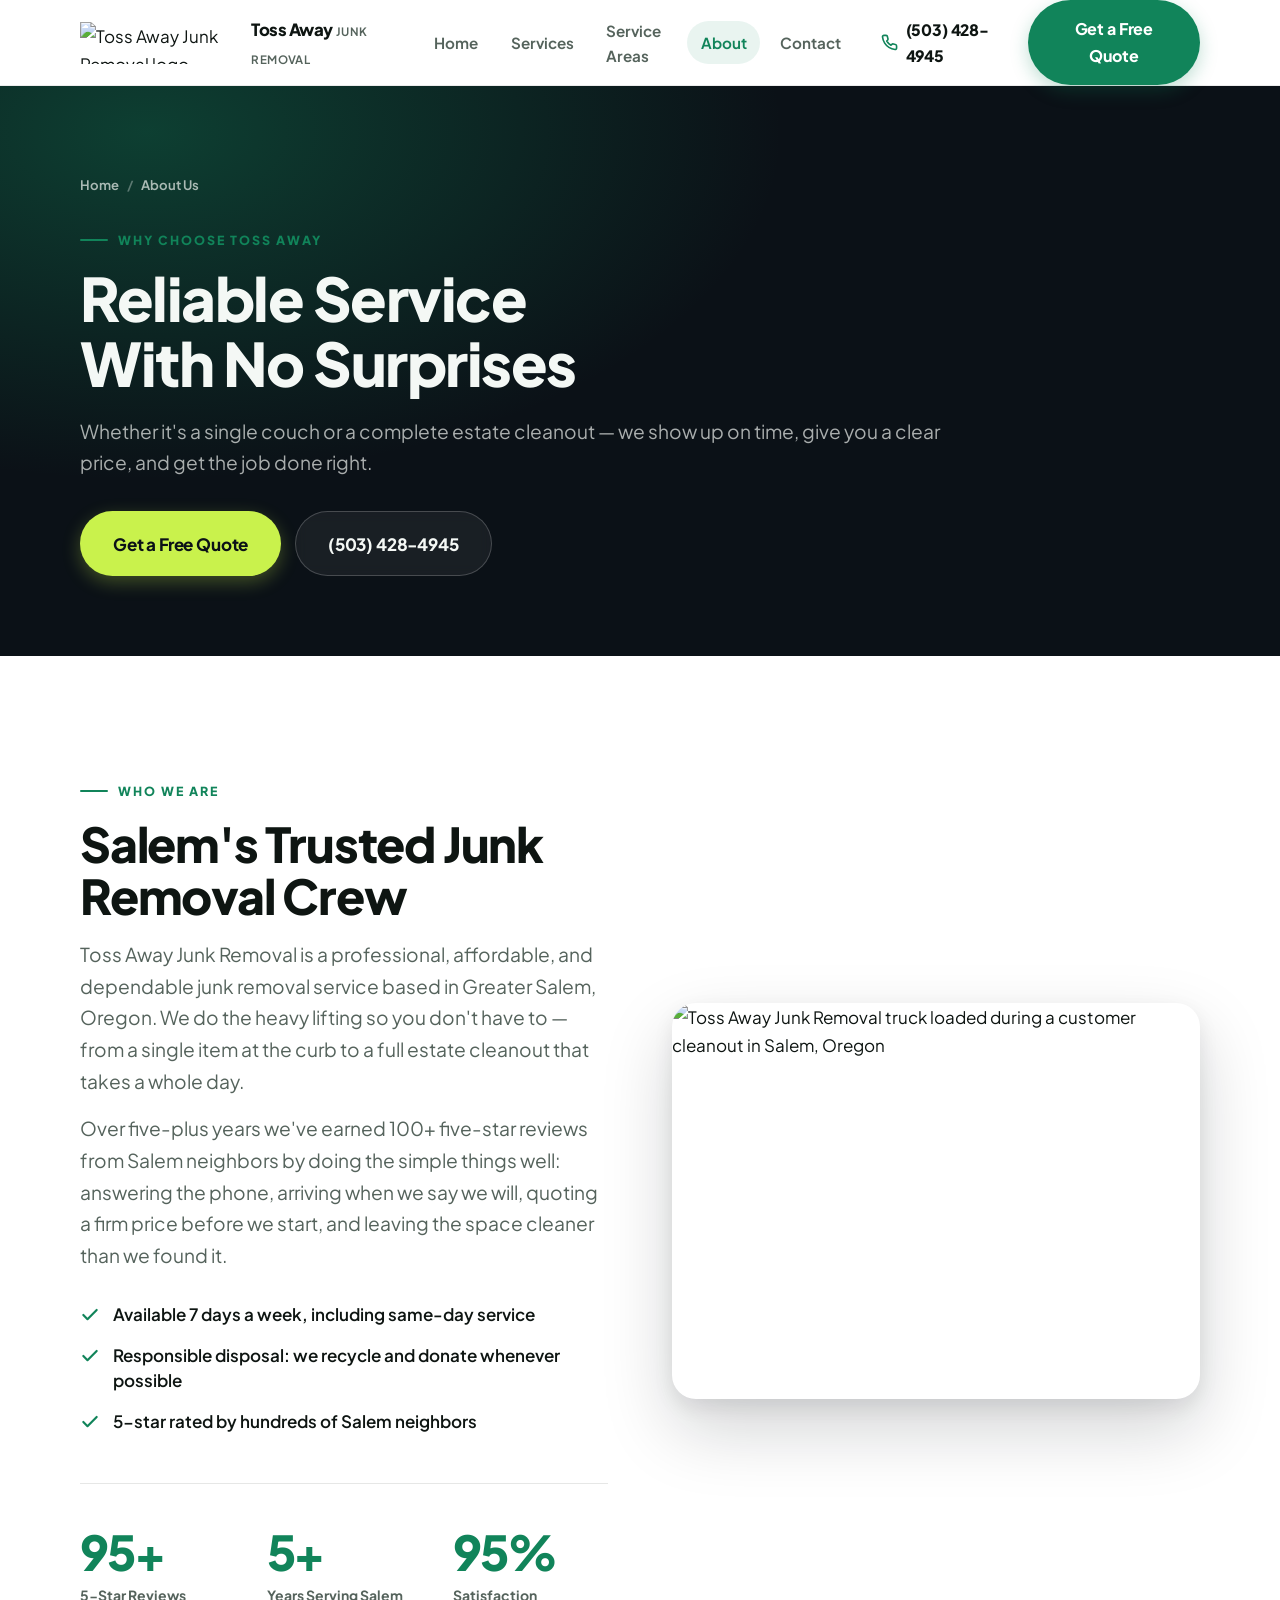
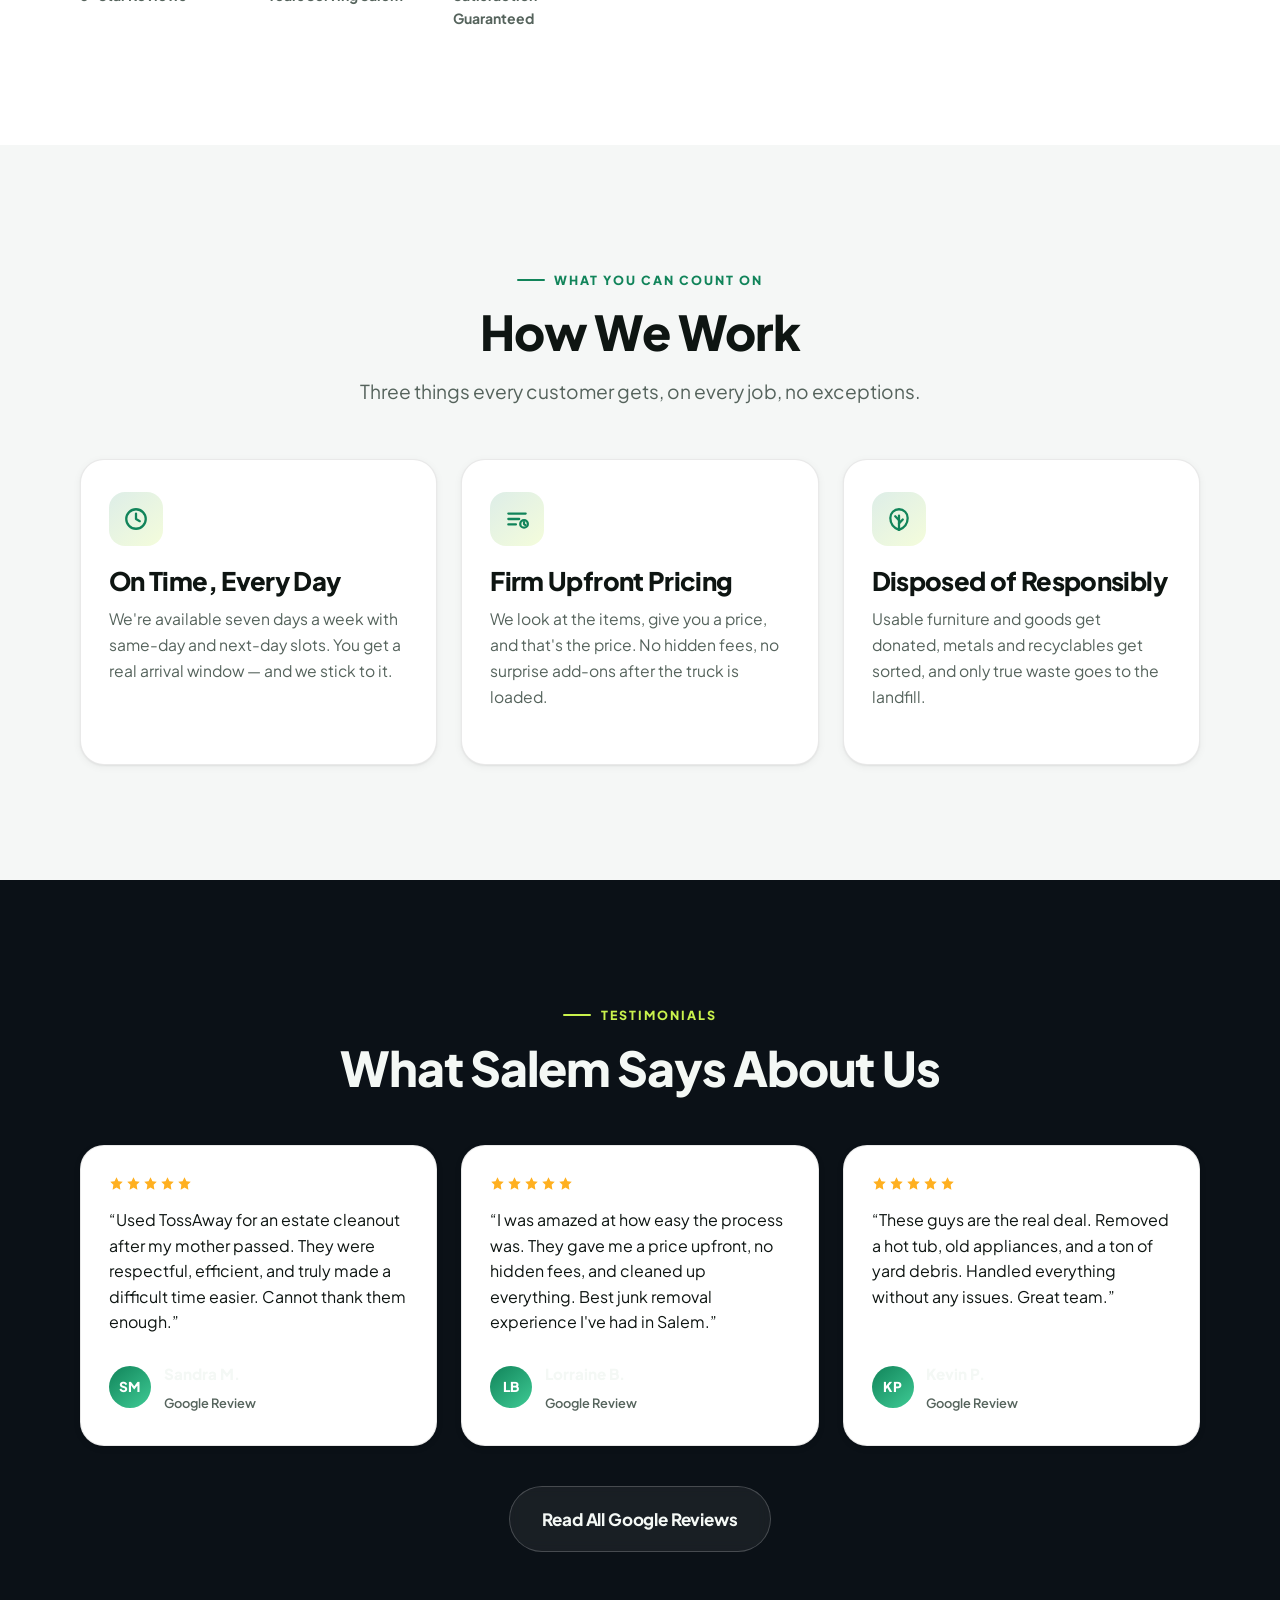
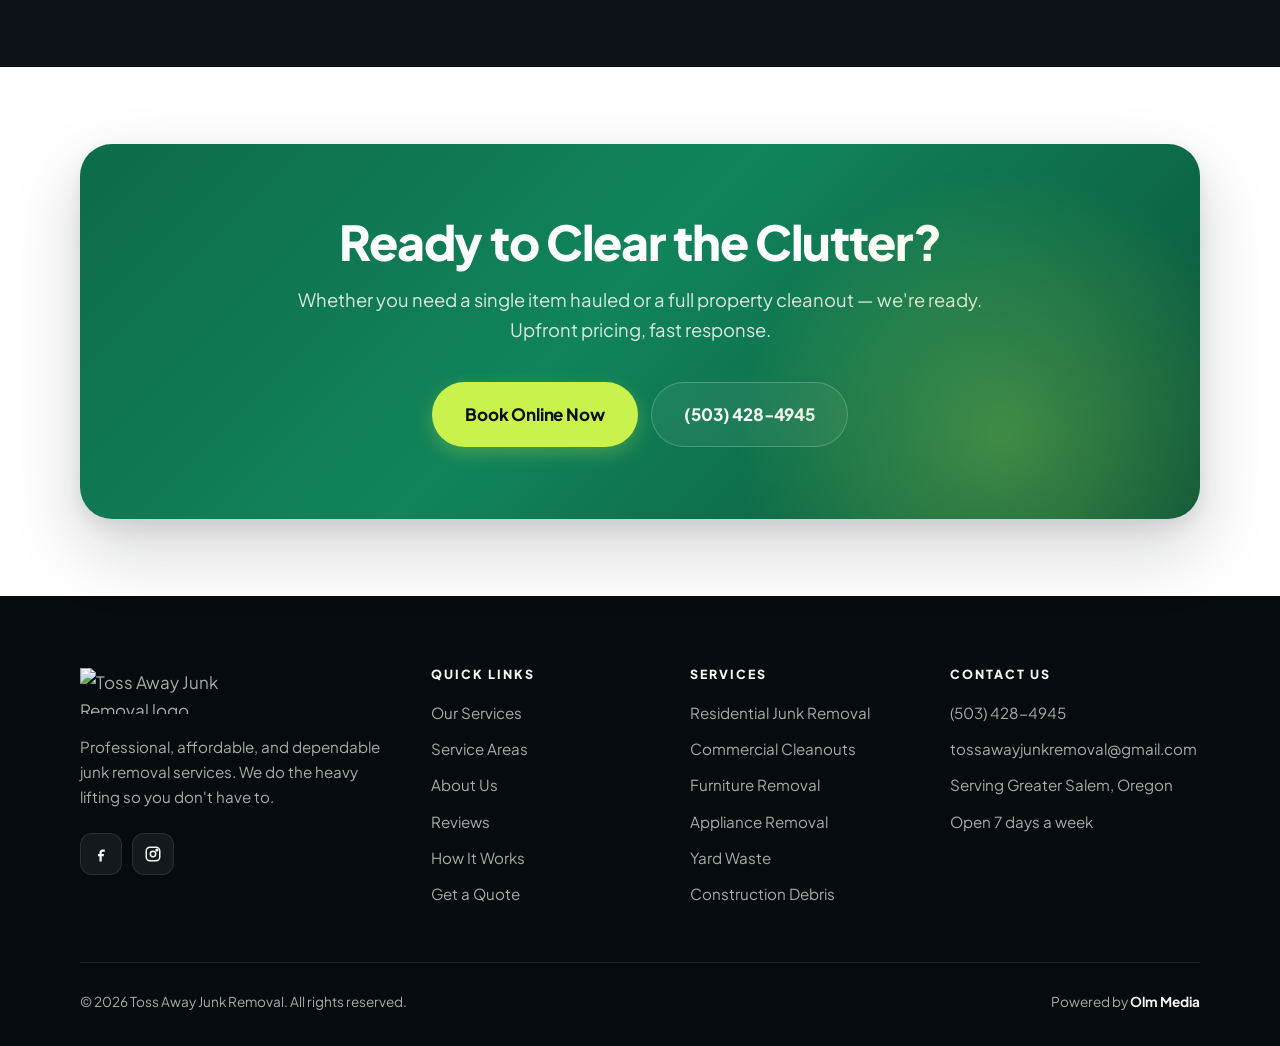
==== commit a1a2d4b2: "feat: add visitor analytics" ====
--- a/about.html
+++ b/about.html
@@ -326,5 +326,7 @@
 </div>
 
 <script src="assets/js/main.js" defer></script>
+<script defer src="https://static.cloudflareinsights.com/beacon.min.js" data-cf-beacon='{"token": "0a932598fc5b4cc9baf156d875620bd1"}'></script>
+<script defer data-lv-track src="https://vision.leadrai.com/api/forms/7c1f8e2c4785535f315d31cdf34aaa7a/t.js"></script>
 </body>
 </html>
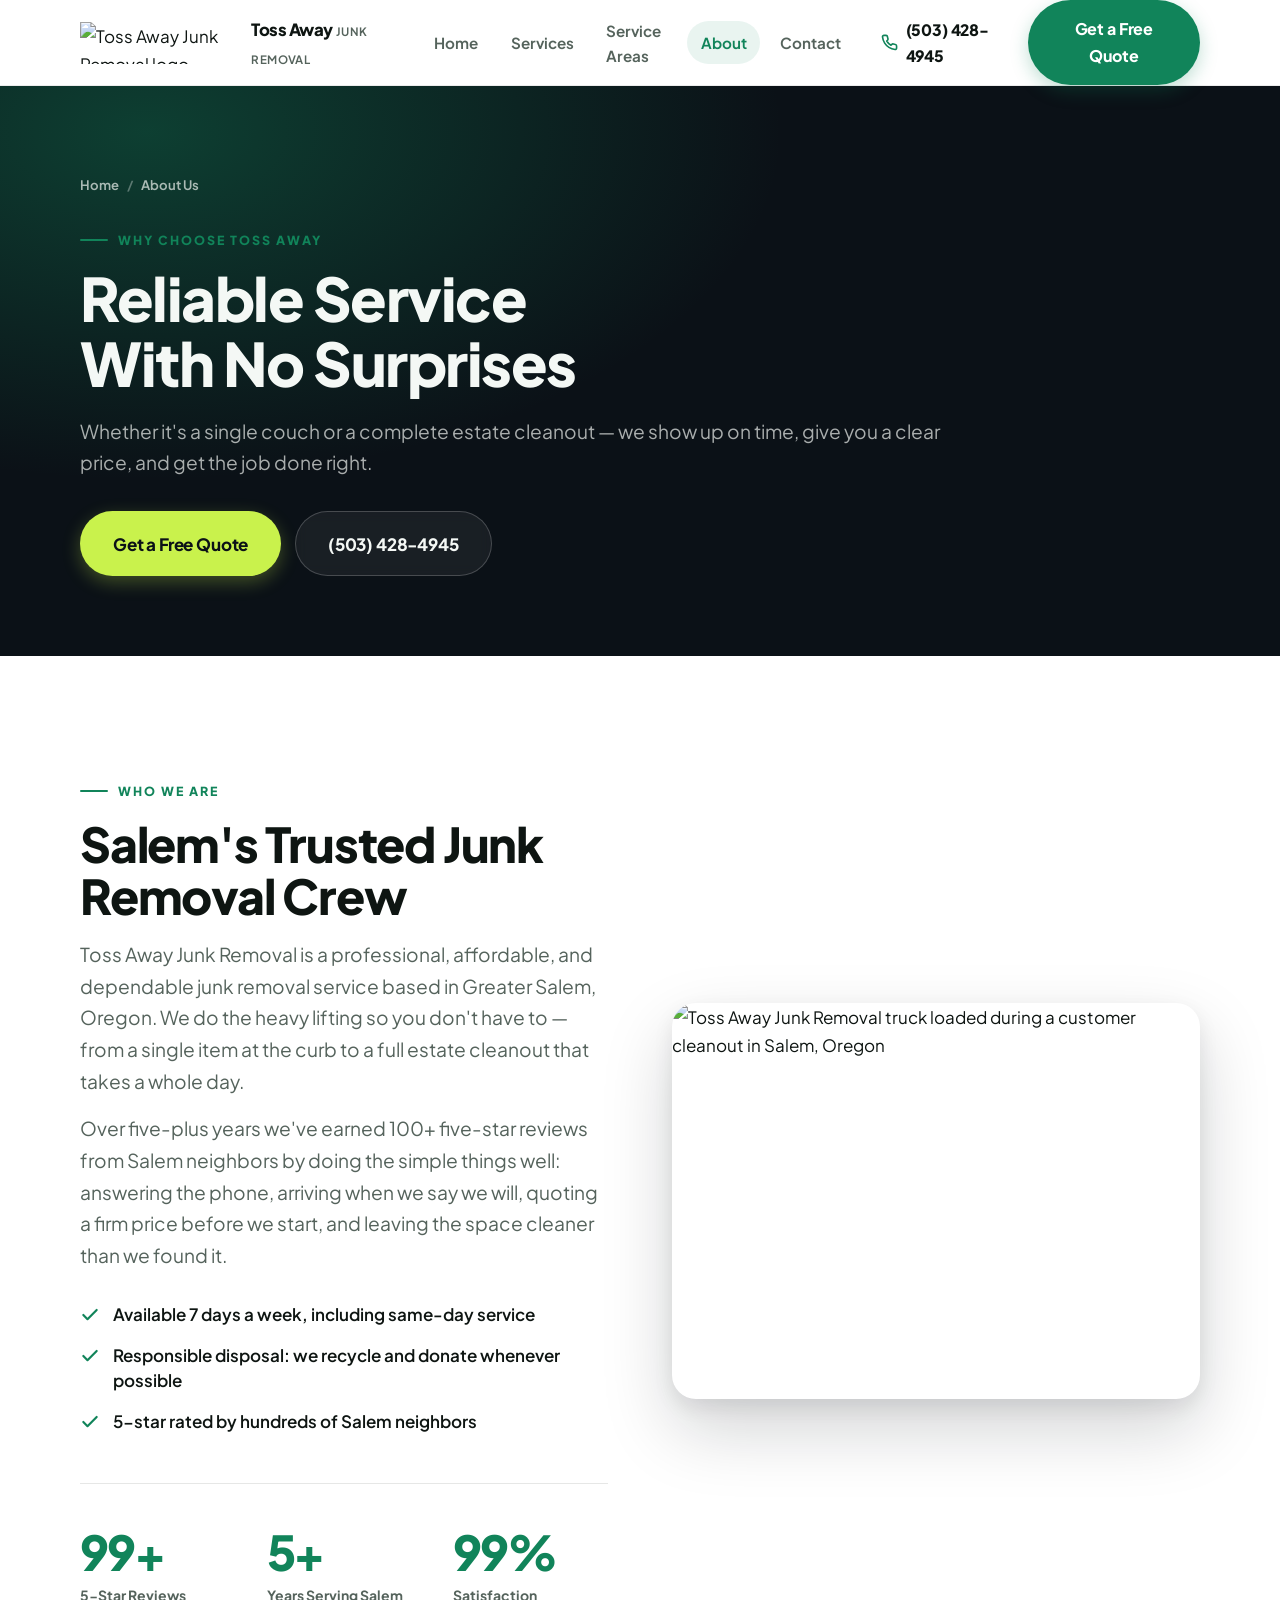
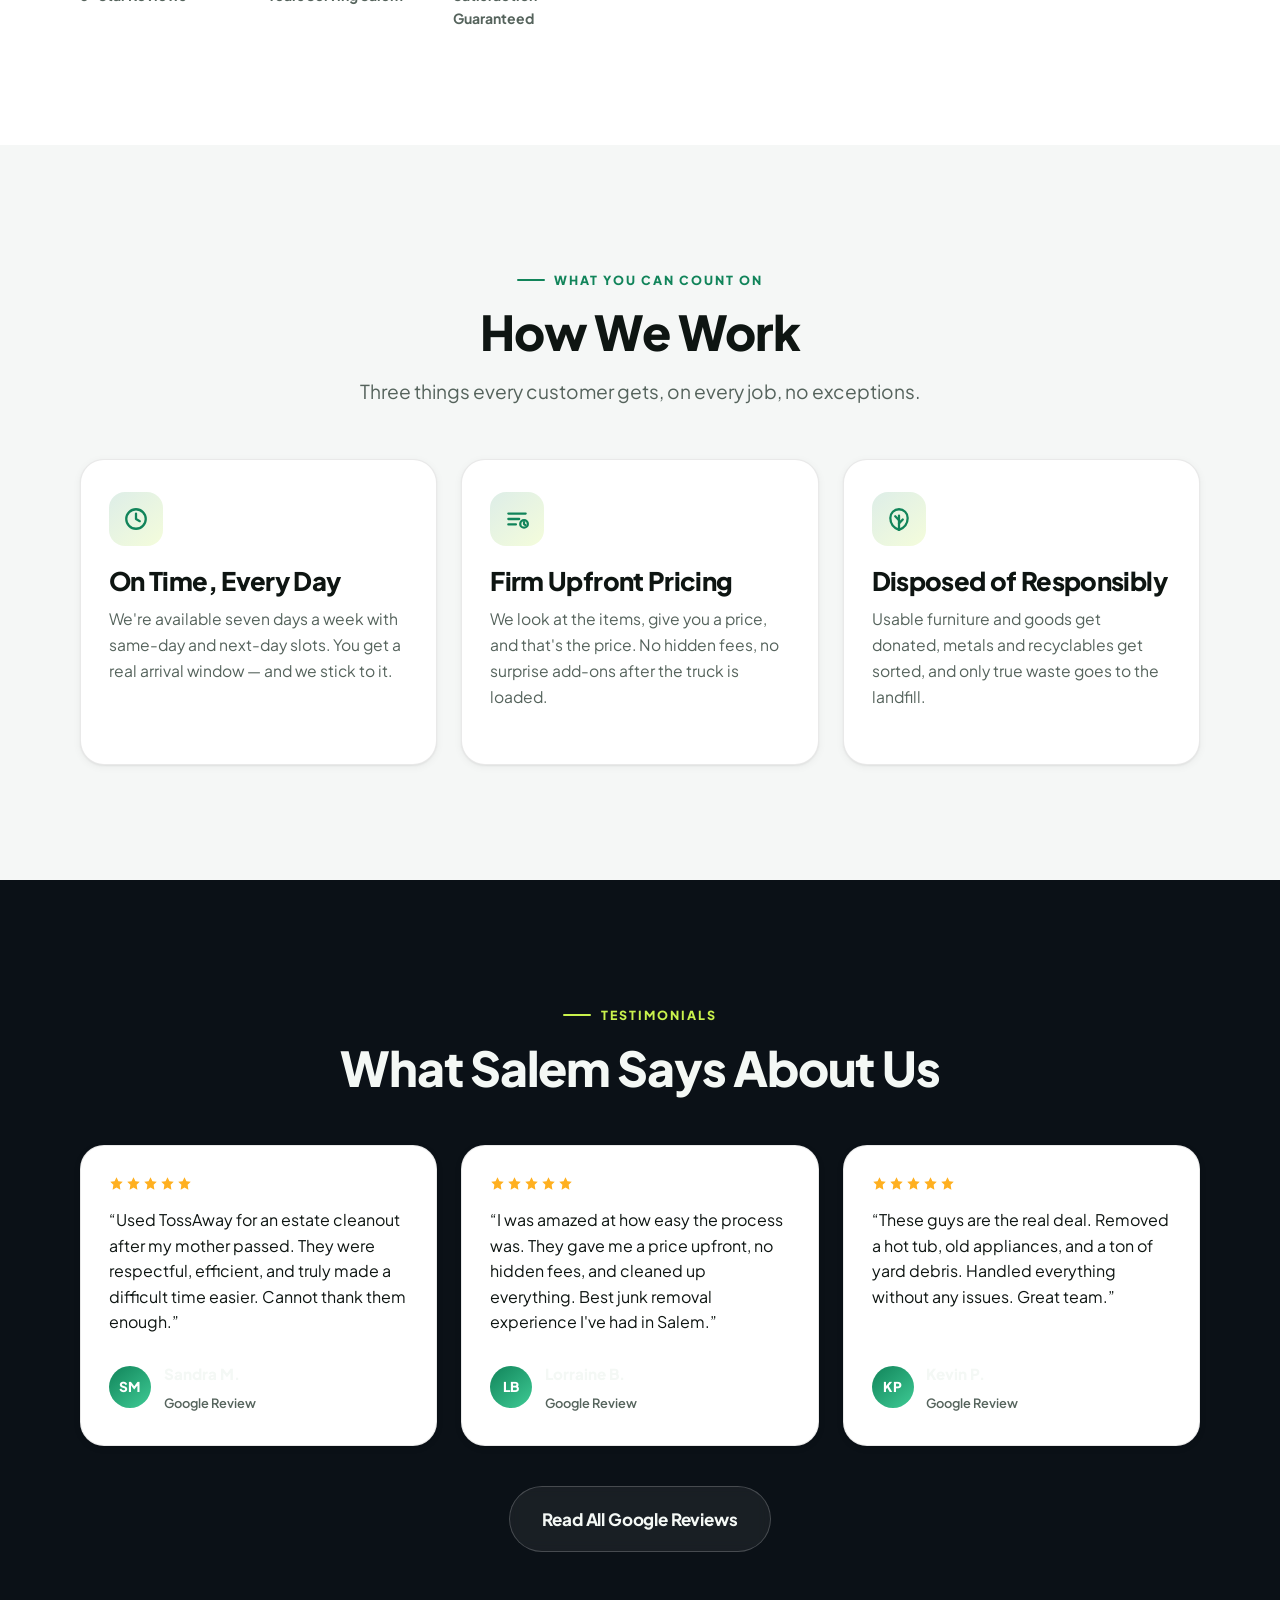
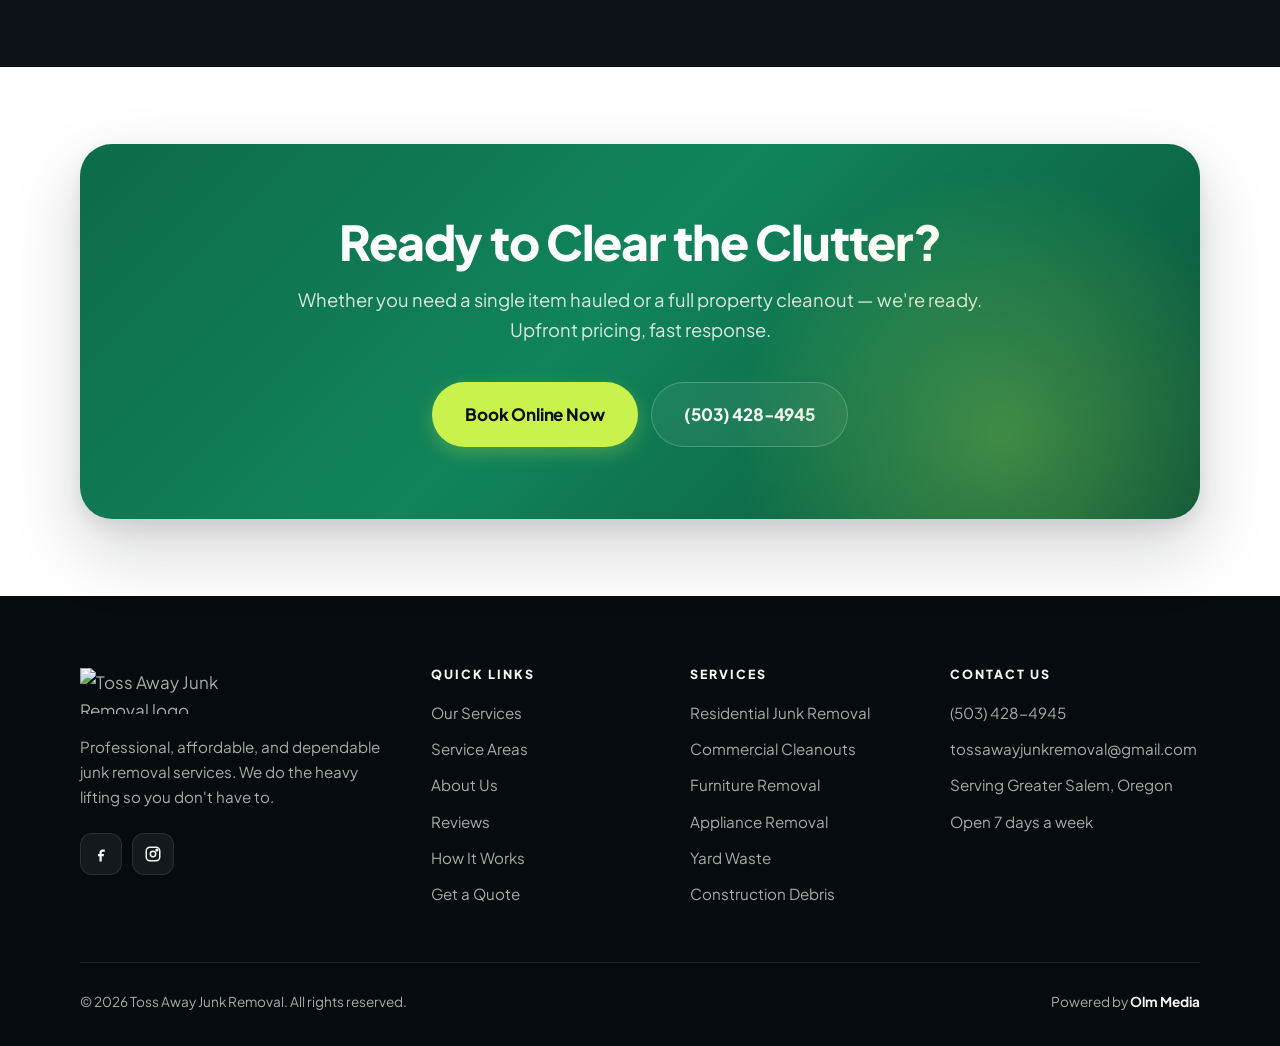
==== commit 33692164: "feat: add LeadrVision chatbot and site admin" ====
--- a/about.html
+++ b/about.html
@@ -328,5 +328,6 @@
 <script src="assets/js/main.js" defer></script>
 <script defer src="https://static.cloudflareinsights.com/beacon.min.js" data-cf-beacon='{"token": "0a932598fc5b4cc9baf156d875620bd1"}'></script>
 <script defer data-lv-track src="https://vision.leadrai.com/api/forms/7c1f8e2c4785535f315d31cdf34aaa7a/t.js"></script>
+<script src="https://vision.leadrai.com/widget/loader.js" data-lv-widget data-kind="chatbot" data-widget="9e319aa5-cca7-4712-bc8d-81695e34ef16" async></script>
 </body>
 </html>
